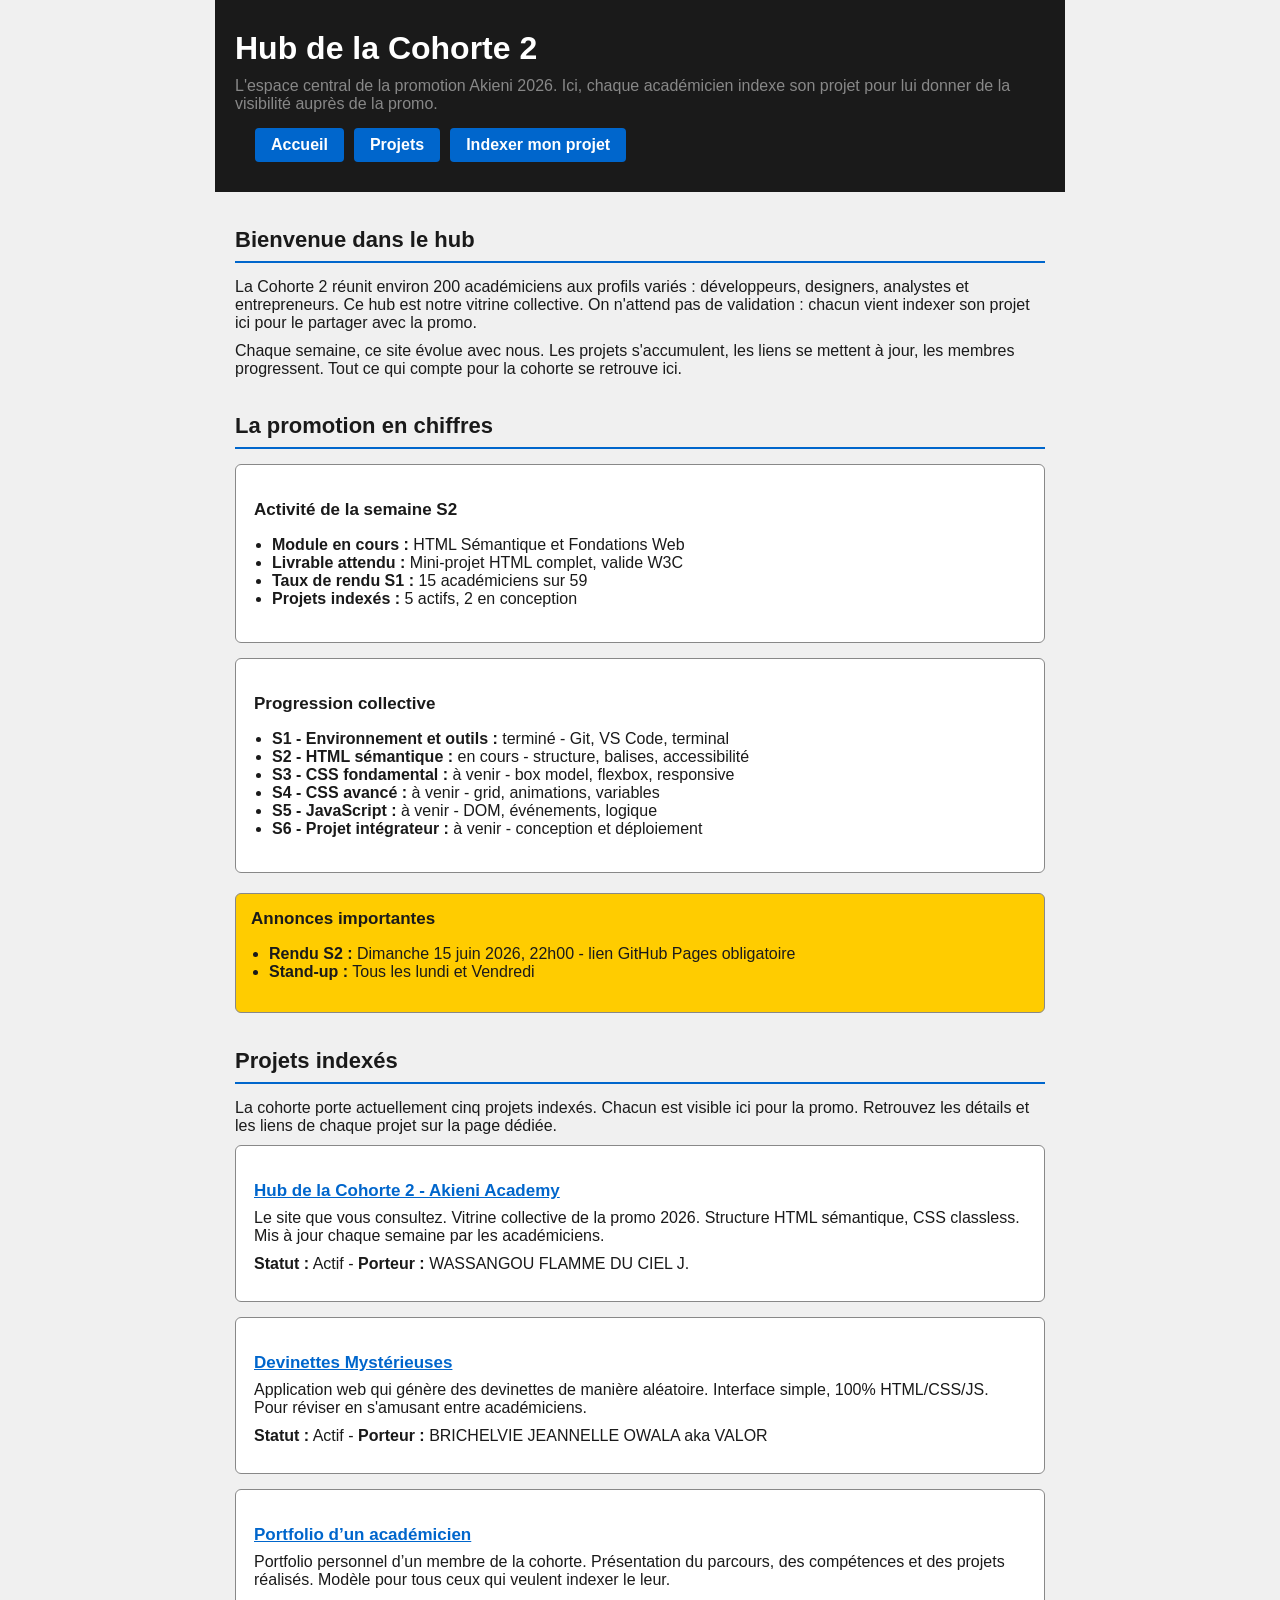
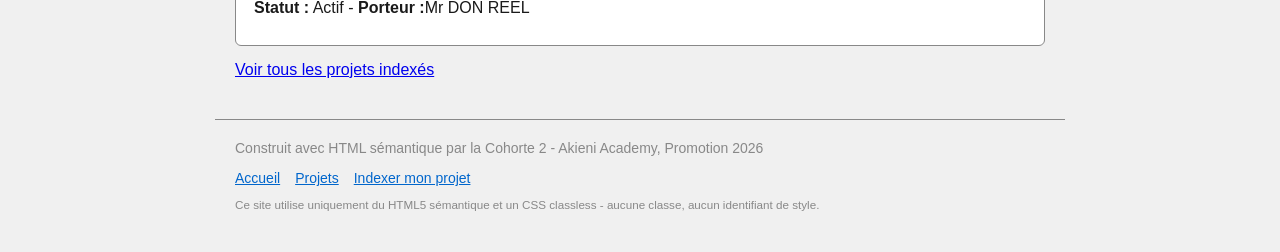
==== index.html @ 77f639e6 "commit 1" ====
<!DOCTYPE html>
<html lang="fr">
<head>
    <meta charset="UTF-8">
    <meta name="viewport" content="width=device-width, initial-scale=1.0">
    <title>Hub de la Cohorte 2 - Akieni Academy</title>
    <link rel="stylesheet" href="style.css">
</head>
<body>

    <!-- En-tete du site - debut -->
    <header>
        <h1>Hub de la Cohorte 2</h1>
        <p>L'espace central de la promotion Akieni 2026. Ici, chaque académicien indexe son projet pour lui donner de la visibilité auprès de la promo.</p>
        <!-- Navigation principale - debut -->
        <nav id="nav-principale">
            <ul>
                <li><a href="index.html">Accueil</a></li>
                <li><a href="projets.html">Projets</a></li>
                <li><a href="contact.html">Indexer mon projet</a></li>
            </ul>
        </nav>
        <!-- Navigation principale - fin -->
    </header>
    <!-- En-tete du site - fin -->


    <!-- Contenu principal de la page - debut -->
    <main>

        <!-- Presentation generale de la cohorte - debut -->
        <section>
            <h2>Bienvenue dans le hub</h2>
            <p>La Cohorte 2 réunit environ  200 académiciens aux profils variés : développeurs, designers, analystes et entrepreneurs. Ce hub est notre vitrine collective. On n'attend pas de validation : chacun vient indexer son projet ici pour le partager avec la promo.</p>
            <p>Chaque semaine, ce site évolue avec nous. Les projets s'accumulent, les liens se mettent à jour, les membres progressent. Tout ce qui compte pour la cohorte se retrouve ici.</p>
        </section>
        <!-- Presentation generale de la cohorte - fin -->

        <!-- Chiffres cles de la promotion - debut -->
        <section>
            <h2>La promotion en chiffres</h2>

            <article>
                <h3>Activité de la semaine S2</h3>
                <ul>
                    <li><strong>Module en cours :</strong> HTML Sémantique et Fondations Web</li>
                    <li><strong>Livrable attendu :</strong> Mini-projet HTML complet, valide W3C</li>
                    <li><strong>Taux de rendu S1 :</strong> 15 académiciens sur 59</li>
                    <li><strong>Projets indexés :</strong> 5 actifs, 2 en conception</li>
                    
                </ul>
            </article>

            <article>
                <h3>Progression collective</h3>
                <ul>
                    <li><strong>S1 - Environnement et outils :</strong> terminé - Git, VS Code, terminal</li>
                    <li><strong>S2 - HTML sémantique :</strong> en cours - structure, balises, accessibilité</li>
                    <li><strong>S3 - CSS fondamental :</strong> à venir - box model, flexbox, responsive</li>
                    <li><strong>S4 - CSS avancé :</strong> à venir - grid, animations, variables</li>
                    <li><strong>S5 - JavaScript :</strong> à venir - DOM, événements, logique</li>
                    <li><strong>S6 - Projet intégrateur :</strong> à venir - conception et déploiement</li>
                </ul>
            </article>

            <aside>
                <h3>Annonces importantes</h3>
                <ul>
                    <li><strong>Rendu S2 :</strong> Dimanche 15 juin 2026, 22h00 - lien GitHub Pages obligatoire</li>
                    <li><strong>Stand-up :</strong> Tous les lundi et Vendredi</li>
                 
                </ul>
            </aside>
        </section>
        <!-- Chiffres cles de la promotion - fin -->

        <!-- Apercu des projets avec liens vers la page projets - debut -->
        <section>
            <h2>Projets indexés</h2>
            <p>La cohorte porte actuellement cinq projets indexés. Chacun est visible ici pour la promo. Retrouvez les détails et les liens de chaque projet sur la page dédiée.</p>

            <article class="carte-projet">
                <h3><a href="projets.html#hub-cohorte">Hub de la Cohorte 2 - Akieni Academy</a></h3>
                <p>Le site que vous consultez. Vitrine collective de la promo 2026. Structure HTML sémantique, CSS classless. Mis à jour chaque semaine par les académiciens.</p>
                <p><strong>Statut :</strong> Actif - <strong>Porteur :</strong> WASSANGOU FLAMME DU CIEL J.</p>
            </article>

            <article class="carte-projet">
                <h3><a href="projets.html#devinettes">Devinettes Mystérieuses</a></h3>
                <p>Application web qui génère des devinettes de manière aléatoire. Interface simple, 100% HTML/CSS/JS. Pour réviser en s'amusant entre académiciens.</p>
                <p><strong>Statut :</strong> Actif - <strong>Porteur :</strong> BRICHELVIE JEANNELLE OWALA aka VALOR</p>
            </article>

            <article class="carte-projet">
                <h3><a href="projets.html#portfolio">Portfolio d’un académicien</a></h3>
                <p>Portfolio personnel d’un membre de la cohorte. Présentation du parcours, des compétences et des projets réalisés. Modèle pour tous ceux qui veulent indexer le leur.</p>
                <p><strong>Statut :</strong> Actif - <strong>Porteur :</strong>Mr DON REEL</p>
            </article>

            <p><a href="projets.html">Voir tous les projets indexés</a></p>
        </section>
        <!-- Apercu des projets avec liens vers la page projets - fin -->

    </main>
    <!-- Contenu principal de la page - fin -->

    <!-- Pied de page - debut -->
    <footer>
        <p>Construit avec HTML sémantique par la Cohorte 2 - Akieni Academy, Promotion 2026</p>
        <nav>
            <ul>
                <li><a href="index.html">Accueil</a></li>
                <li><a href="projets.html">Projets</a></li>
                <li><a href="contact.html">Indexer mon projet</a></li>
            </ul>
        </nav>
        <p><small>Ce site utilise uniquement du HTML5 sémantique et un CSS classless - aucune classe, aucun identifiant de style.</small></p>
    </footer>
    <!-- Pied de page - fin -->

</body>
</html>
---- style.css ----
:root {
  --c1: #1a1a1a;
  --c2: #f0f0f0;
  --c3: #888;
  --c4: #0066cc;
  --c5: #ffcc00;
}

* {
  box-sizing: border-box;
}

body {
  font-family: Arial, Helvetica, sans-serif;
  background-color: var(--c2);
  color: var(--c1);
  margin: 0;
  padding: 0;
}

main, header, footer {
  max-width: 850px;
  margin: 0 auto;
  padding: 0 20px;
}

/* En-tête */
header {
  background-color: var(--c1);
  color: white;
  padding: 30px 20px;
  margin-bottom: 30px;
}

header h1 {
  font-size: 32px;
  margin: 0 0 10px 0;
}

header p {
  margin: 0;
  color: var(--c3);
}

/* Navigation */
#nav-principale {
  margin-top: 15px;
  padding: 0 20px;
}

#nav-principale ul {
  list-style: none;
  margin: 0;
  padding: 0;
  display: flex;
  gap: 10px;
}

#nav-principale a {
  display: inline-block;
  text-decoration: none;
  color: white;
  background-color: var(--c4);
  padding: 8px 16px;
  border-radius: 4px;
  font-weight: bold;
}

#nav-principale a:hover {
  background-color: var(--c1);
}

/* Titres */
h2 {
  font-size: 22px;
  border-bottom: 2px solid var(--c4);
  padding-bottom: 8px;
  margin-top: 35px;
  margin-bottom: 15px;
}

h3 {
  font-size: 17px;
  margin-bottom: 8px;
}

h4 {
  font-size: 14px;
  text-transform: uppercase;
  color: var(--c4);
  margin-top: 15px;
  margin-bottom: 5px;
}

p {
  margin: 0 0 10px 0;
}

/* Cartes projet */
article {
  background-color: white;
  border: 1px solid var(--c3);
  border-radius: 6px;
  padding: 18px;
  margin-bottom: 15px;
}

.carte-projet {
  /* border-left: 5px solid var(--c4); */
}

article ul {
  padding-left: 18px;
}

article a {
  color: var(--c4);
  font-weight: bold;
}

/* Aside */
aside {
  background-color: var(--c5);
  border: 1px solid var(--c3);
  /* border-left: 5px solid var(--c4); */
  border-radius: 6px;
  padding: 15px;
  margin: 20px 0;
}

aside h3 {
  margin-top: 0;
}

aside ul {
  padding-left: 18px;
}

/* Formulaire */
form {
  background-color: white;
  border: 1px solid var(--c3);
  border-radius: 6px;
  padding: 20px;
}

fieldset {
  border: 1px solid var(--c3);
  border-radius: 4px;
  padding: 15px;
  margin-bottom: 15px;
}

legend {
  font-weight: bold;
  color: var(--c4);
  padding: 0 8px;
}

label {
  display: block;
  font-weight: bold;
  margin: 10px 0 5px 0;
}

input[type="text"],
input[type="email"],
input[type="url"],
select,
textarea {
  width: 100%;
  padding: 8px;
  border: 1px solid var(--c3);
  border-radius: 4px;
}

input[type="checkbox"] {
  width: auto;
  margin-right: 5px;
}

button {
  background-color: var(--c4);
  color: white;
  border: none;
  padding: 10px 20px;
  font-weight: bold;
  border-radius: 4px;
  cursor: pointer;
  margin-top: 10px;
  margin-right: 8px;
}

button:hover {
  background-color: var(--c1);
}

button[type="reset"] {
  background-color: var(--c3);
}

button[type="reset"]:hover {
  background-color: var(--c1);
}

/* Pied de page */
footer {
  border-top: 1px solid var(--c3);
  margin-top: 40px;
  padding-top: 20px;
  padding-bottom: 30px;
  color: var(--c3);
  font-size: 14px;
}

footer nav ul {
  list-style: none;
  display: flex;
  gap: 15px;
  padding: 0;
  margin-bottom: 10px;
}

footer nav a {
  color: var(--c4);
}
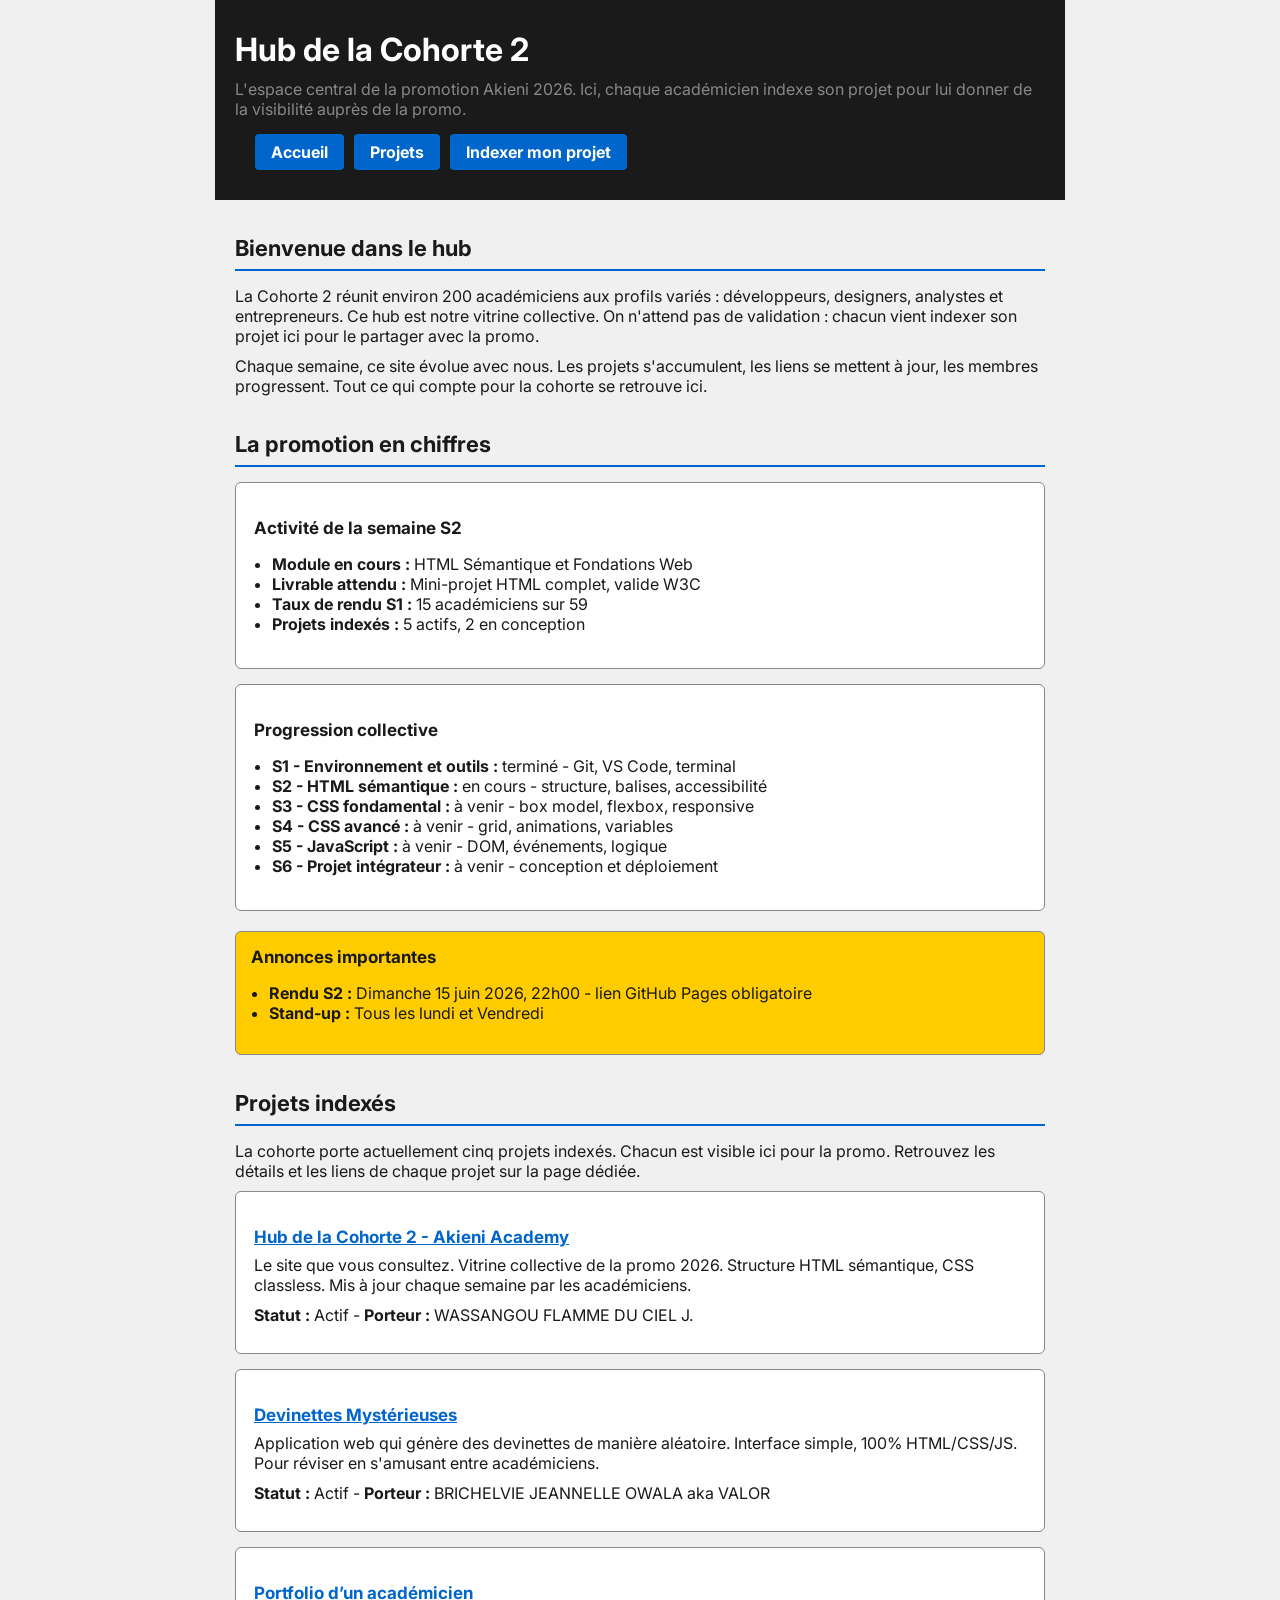
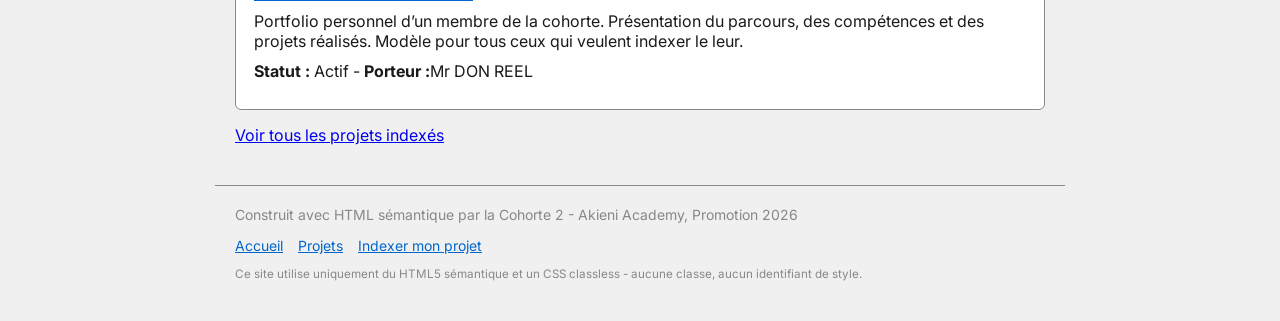
==== commit 7643c45d: "commit Added preconnect links for Google Fonts and stylesheet." ====
--- a/index.html
+++ b/index.html
@@ -3,6 +3,12 @@
 <head>
     <meta charset="UTF-8">
     <meta name="viewport" content="width=device-width, initial-scale=1.0">
+    <link rel="preconnect" href="https://fonts.googleapis.com" />
+    <link rel="preconnect" href="https://fonts.gstatic.com" crossorigin />
+    <link
+      href="https://fonts.googleapis.com/css2?family=Anton&family=Inter:ital,opsz,wght@0,14..32,100..900;1,14..32,100..900&display=swap"
+      rel="stylesheet"
+    />
     <title>Hub de la Cohorte 2 - Akieni Academy</title>
     <link rel="stylesheet" href="style.css">
 </head>
@@ -119,4 +125,4 @@
     <!-- Pied de page - fin -->
 
 </body>
-</html>+</html>
--- a/style.css
+++ b/style.css
@@ -11,7 +11,7 @@
 }
 
 body {
-  font-family: Arial, Helvetica, sans-serif;
+  font-family: "Inter", "Segoe UI", sans-serif;
   background-color: var(--c2);
   color: var(--c1);
   margin: 0;
@@ -223,4 +223,4 @@
 
 footer nav a {
   color: var(--c4);
-}+}
